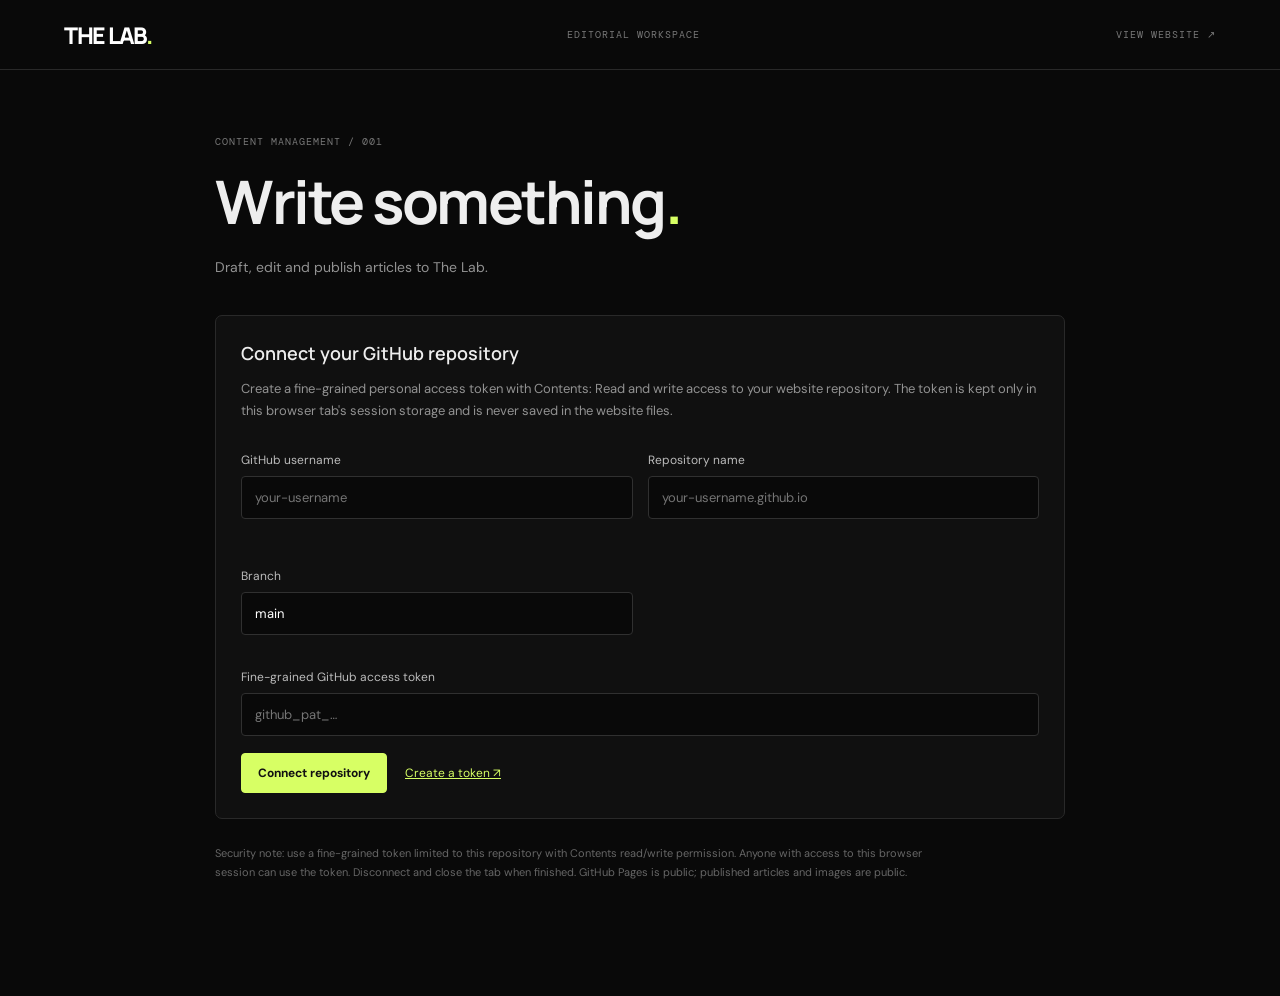
==== admin/index.html @ abf68908 "Add files via upload" ====
<!doctype html><html lang="en"><head><meta charset="utf-8"><meta name="viewport" content="width=device-width,initial-scale=1"><title>Editor — The Lab</title><link rel="stylesheet" href="../assets/admin.css"></head><body>
<header class="admin-top"><a class="brand" href="../">THE LAB<span>.</span></a><span>EDITORIAL WORKSPACE</span><a href="../">VIEW WEBSITE ↗</a></header>
<main class="admin-wrap"><div class="page-intro"><p class="eyebrow">CONTENT MANAGEMENT / 001</p><h1>Write something<span>.</span></h1><p>Draft, edit and publish articles to The Lab.</p></div>
<section class="panel" id="connectionPanel"><h2>Connect your GitHub repository</h2><p class="hint">Create a fine-grained personal access token with Contents: Read and write access to your website repository. The token is kept only in this browser tab's session storage and is never saved in the website files.</p>
<div class="field-grid"><label>GitHub username<input id="owner" placeholder="your-username"></label><label>Repository name<input id="repo" placeholder="your-username.github.io"></label><label>Branch<input id="branch" value="main"></label></div>
<label>Fine-grained GitHub access token<input id="token" type="password" placeholder="github_pat_…" autocomplete="off"></label>
<div class="actions"><button id="connectBtn" class="primary">Connect repository</button><a href="https://github.com/settings/personal-access-tokens/new" target="_blank" rel="noopener">Create a token ↗</a><span id="connectionStatus" class="status"></span></div></section>
<section class="panel editor-panel" id="editorPanel" hidden><div class="editor-heading"><div><p class="eyebrow">NEW STORY / STREAM TECH</p><h2>Article editor</h2></div><button id="disconnectBtn" class="quiet">Disconnect</button></div>
<label>Article title<input id="title" maxlength="120" placeholder="Give your article a title"></label>
<label>Short description<textarea id="excerpt" rows="2" maxlength="240" placeholder="A short introduction shown on the homepage"></textarea></label>
<div class="field-grid"><label>Category<input id="category" value="Stream Tech"></label><label>Cover image<input id="cover" type="file" accept="image/*"></label></div>
<div id="imagePreview" class="image-preview" hidden></div>
<label>Article content <span class="hint-inline">Markdown supported — use ## for headings, **bold**, and - for lists.</span><textarea id="body" class="body-input" placeholder="# Start writing&#10;&#10;Write your article here..."></textarea></label>
<div class="editor-bottom"><span id="wordCount" class="hint">0 words · ~1 min read</span><button id="publishBtn" class="primary">Publish article ↗</button></div><div id="publishStatus" class="status"></div>
<div class="existing"><h3>Published articles</h3><div id="existingList" class="existing-list">Connect to load your articles.</div></div></section>
<p class="security-note">Security note: use a fine-grained token limited to this repository with Contents read/write permission. Anyone with access to this browser session can use the token. Disconnect and close the tab when finished. GitHub Pages is public; published articles and images are public.</p>
</main><script src="admin.js"></script></body></html>
---- assets/admin.css ----
@import url('https://fonts.googleapis.com/css2?family=DM+Mono:wght@400;500&family=DM+Sans:wght@400;500;600;700&family=Manrope:wght@400;500;600;700;800&display=swap');
:root{color-scheme:dark;--bg:#090909;--panel:#111;--line:#292929;--text:#eee;--muted:#929292;--accent:#d7ff64}*{box-sizing:border-box}body{margin:0;background:var(--bg);color:var(--text);font:14px 'DM Sans',sans-serif}.admin-top{height:70px;border-bottom:1px solid var(--line);padding:0 5vw;display:flex;align-items:center;justify-content:space-between}.brand{font:800 23px Manrope;letter-spacing:-1.5px;color:white;text-decoration:none}.brand span,.page-intro h1 span{color:var(--accent)}.admin-top>span,.admin-top>a:last-child,.eyebrow{font:10px 'DM Mono';letter-spacing:1px;color:#777;text-decoration:none}.admin-wrap{max-width:900px;margin:0 auto;padding:55px 25px 90px}.page-intro{margin-bottom:35px}.eyebrow{color:#777}.page-intro h1{font:700 clamp(38px,6vw,60px) Manrope;letter-spacing:-2.5px;margin:12px 0}.page-intro p:last-child,.hint{color:var(--muted);line-height:1.7}.panel{background:#101010;border:1px solid var(--line);border-radius:7px;padding:25px;margin-bottom:22px}.panel h2{font:600 18px Manrope;margin:0 0 12px}.panel>p{font-size:13px}.field-grid{display:grid;grid-template-columns:repeat(2,minmax(0,1fr));gap:15px}.field-grid label:first-child:nth-last-child(3){grid-column:span 1}label{display:block;color:#bbb;font-size:12px;margin:17px 0}input,textarea{display:block;width:100%;margin-top:8px;padding:12px 13px;background:#090909;border:1px solid #303030;border-radius:4px;color:white;font:13px 'DM Sans';outline:none}input:focus,textarea:focus{border-color:#777}textarea{resize:vertical;line-height:1.65}.body-input{min-height:350px;font:13px/1.7 'DM Mono',monospace}.actions,.editor-bottom,.editor-heading{display:flex;align-items:center;gap:18px;flex-wrap:wrap}.actions a{font-size:12px;color:var(--accent)}button{border:1px solid #444;background:#191919;color:#eee;border-radius:4px;padding:11px 16px;font:12px 'DM Sans';cursor:pointer}button:hover{border-color:#888}button:disabled{opacity:.5;cursor:wait}.primary{background:var(--accent);border-color:var(--accent);color:#111;font-weight:700}.primary:hover{background:#e5ff9a}.quiet{background:transparent}.status{font-size:12px;color:#aaa}.status.success{color:var(--accent)}.status.error{color:#ff8989}.editor-panel[hidden]{display:none}.editor-heading{justify-content:space-between;border-bottom:1px solid var(--line);padding-bottom:18px}.editor-heading .eyebrow{margin:0 0 7px}.editor-heading h2{margin:0}.hint-inline{color:#777;font-size:11px;margin-left:6px}.image-preview img{max-width:260px;max-height:150px;object-fit:cover;border:1px solid #333}.editor-bottom{justify-content:space-between;margin-top:20px}.existing{border-top:1px solid var(--line);margin-top:30px;padding-top:20px}.existing h3{font:600 14px Manrope}.existing-row{display:flex;justify-content:space-between;align-items:center;padding:13px 0;border-bottom:1px solid #242424}.existing-row strong{display:block;font-size:13px}.existing-row small{display:block;color:#777;margin-top:5px;font:10px 'DM Mono'}.security-note{color:#666;font-size:11px;line-height:1.7;max-width:720px;margin:25px 0}.connected{border-color:#40502b}@media(max-width:650px){.admin-top{padding:0 18px}.admin-top>span{display:none}.admin-wrap{padding:35px 16px}.field-grid{grid-template-columns:1fr}.panel{padding:18px}.page-intro h1{letter-spacing:-1.5px}}
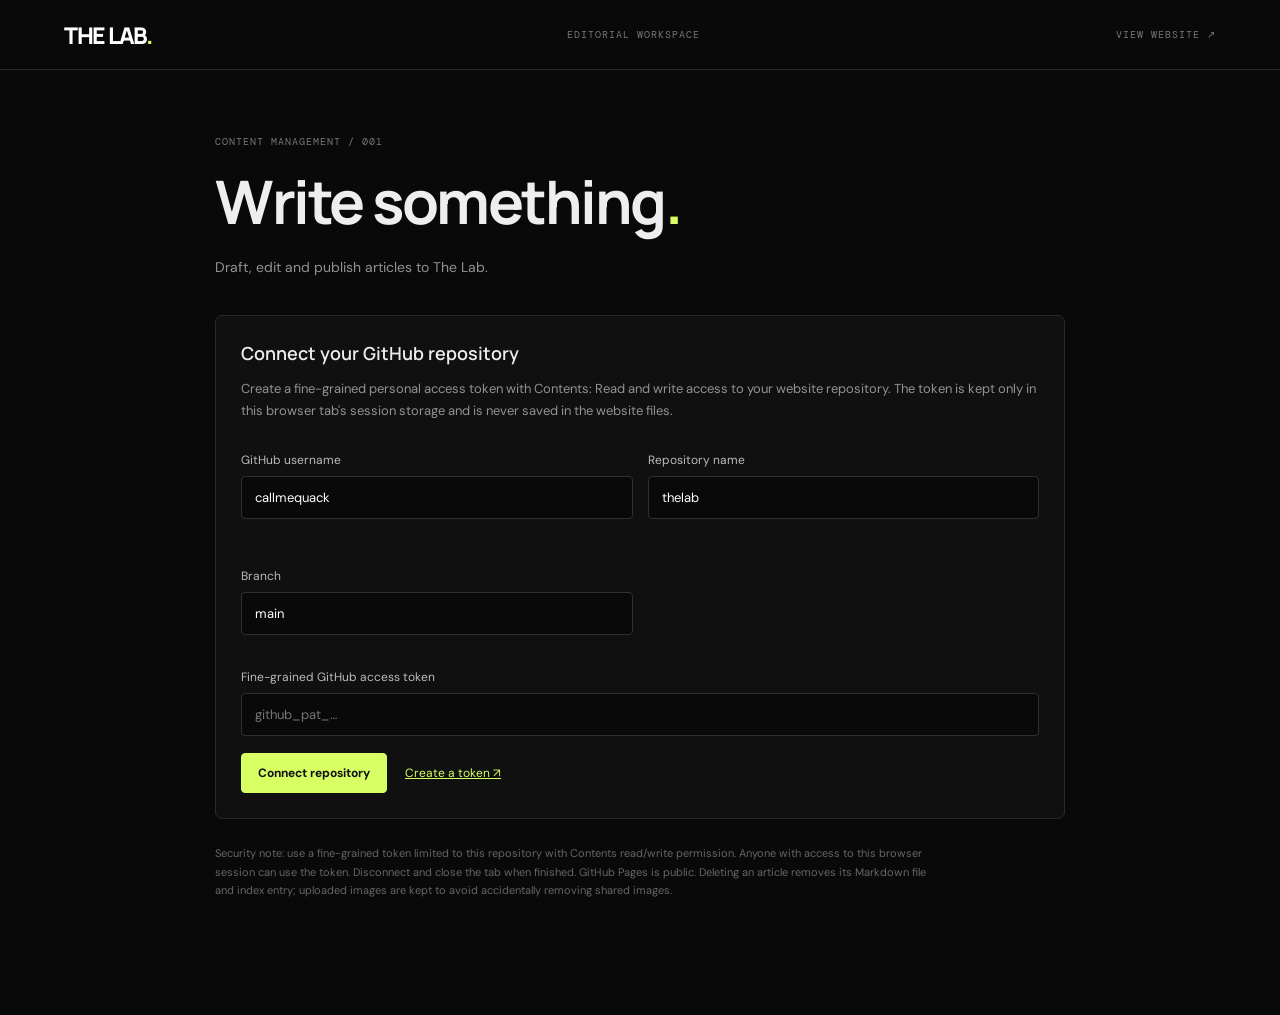
==== commit e9ab9fca: "Add category selector to article editor" ====
--- a/admin/index.html
+++ b/admin/index.html
@@ -2,16 +2,16 @@
 <header class="admin-top"><a class="brand" href="../">THE LAB<span>.</span></a><span>EDITORIAL WORKSPACE</span><a href="../">VIEW WEBSITE ↗</a></header>
 <main class="admin-wrap"><div class="page-intro"><p class="eyebrow">CONTENT MANAGEMENT / 001</p><h1>Write something<span>.</span></h1><p>Draft, edit and publish articles to The Lab.</p></div>
 <section class="panel" id="connectionPanel"><h2>Connect your GitHub repository</h2><p class="hint">Create a fine-grained personal access token with Contents: Read and write access to your website repository. The token is kept only in this browser tab's session storage and is never saved in the website files.</p>
-<div class="field-grid"><label>GitHub username<input id="owner" placeholder="your-username"></label><label>Repository name<input id="repo" placeholder="your-username.github.io"></label><label>Branch<input id="branch" value="main"></label></div>
+<div class="field-grid"><label>GitHub username<input id="owner" value="callmequack" placeholder="your-username"></label><label>Repository name<input id="repo" value="thelab" placeholder="repository-name"></label><label>Branch<input id="branch" value="main"></label></div>
 <label>Fine-grained GitHub access token<input id="token" type="password" placeholder="github_pat_…" autocomplete="off"></label>
 <div class="actions"><button id="connectBtn" class="primary">Connect repository</button><a href="https://github.com/settings/personal-access-tokens/new" target="_blank" rel="noopener">Create a token ↗</a><span id="connectionStatus" class="status"></span></div></section>
-<section class="panel editor-panel" id="editorPanel" hidden><div class="editor-heading"><div><p class="eyebrow">NEW STORY / STREAM TECH</p><h2>Article editor</h2></div><button id="disconnectBtn" class="quiet">Disconnect</button></div>
+<section class="panel editor-panel" id="editorPanel" hidden><div class="editor-heading"><div><p class="eyebrow">ARTICLE EDITOR</p><h2>Article editor</h2></div><button id="disconnectBtn" class="quiet">Disconnect</button></div>
 <label>Article title<input id="title" maxlength="120" placeholder="Give your article a title"></label>
 <label>Short description<textarea id="excerpt" rows="2" maxlength="240" placeholder="A short introduction shown on the homepage"></textarea></label>
-<div class="field-grid"><label>Category<input id="category" value="Stream Tech"></label><label>Cover image<input id="cover" type="file" accept="image/*"></label></div>
+<div class="field-grid"><label>Category<select id="category"><option>Stream Tech</option><option>Speedruns</option><option>Resources</option></select></label><label>Cover image<input id="cover" type="file" accept="image/*"></label></div>
 <div id="imagePreview" class="image-preview" hidden></div>
 <label>Article content <span class="hint-inline">Markdown supported — use ## for headings, **bold**, and - for lists.</span><textarea id="body" class="body-input" placeholder="# Start writing&#10;&#10;Write your article here..."></textarea></label>
 <div class="editor-bottom"><span id="wordCount" class="hint">0 words · ~1 min read</span><button id="publishBtn" class="primary">Publish article ↗</button></div><div id="publishStatus" class="status"></div>
 <div class="existing"><h3>Published articles</h3><div id="existingList" class="existing-list">Connect to load your articles.</div></div></section>
-<p class="security-note">Security note: use a fine-grained token limited to this repository with Contents read/write permission. Anyone with access to this browser session can use the token. Disconnect and close the tab when finished. GitHub Pages is public; published articles and images are public.</p>
+<p class="security-note">Security note: use a fine-grained token limited to this repository with Contents read/write permission. Anyone with access to this browser session can use the token. Disconnect and close the tab when finished. GitHub Pages is public. Deleting an article removes its Markdown file and index entry; uploaded images are kept to avoid accidentally removing shared images.</p>
 </main><script src="admin.js"></script></body></html>
